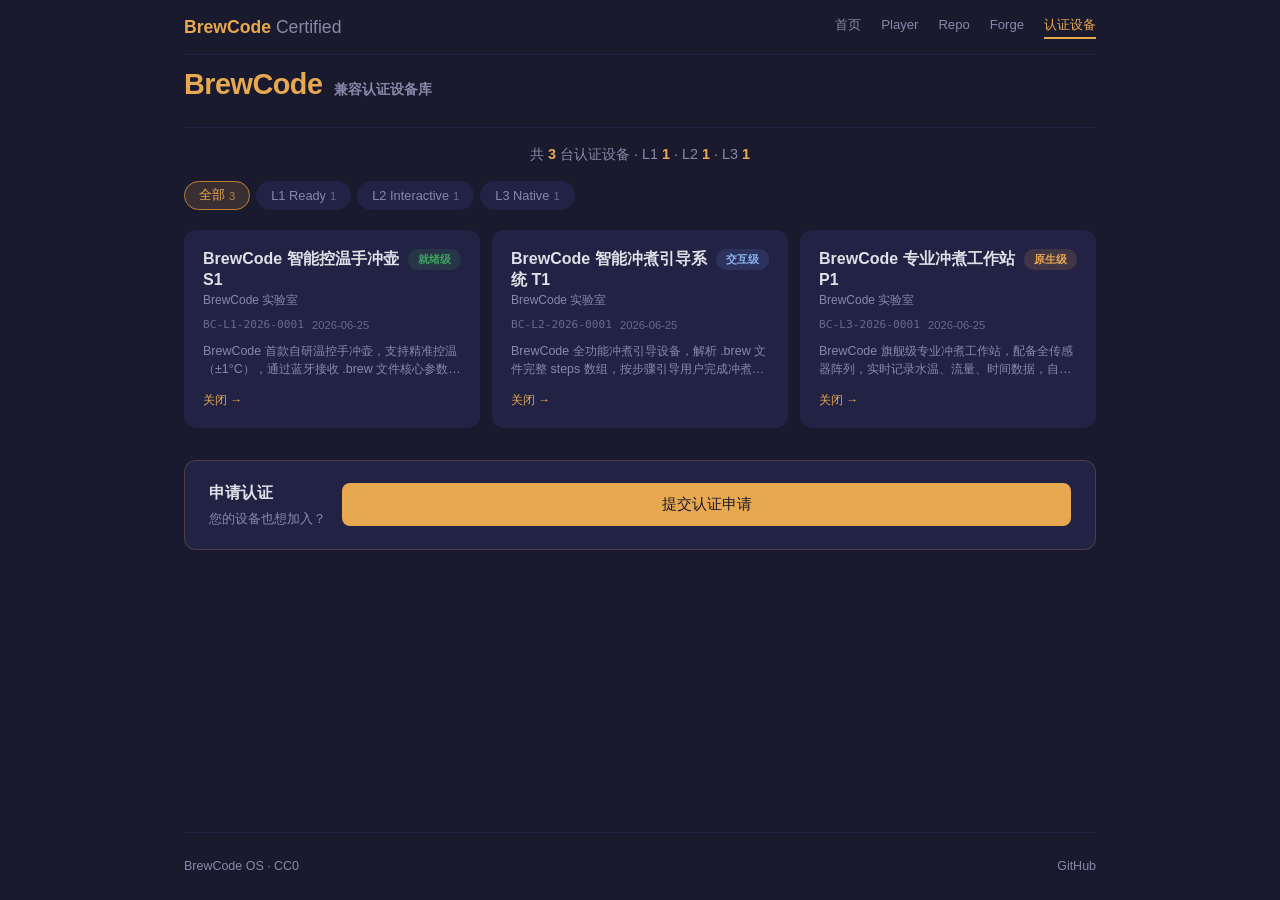
==== certifications/index.html @ 937ec1eb "feat: v1.1 BrewCode Compatible认证管理页面——设备列表/等级筛选/详情弹窗/模拟数据" ====
<!doctype html>
<html lang="zh-CN">
  <head>
    <meta charset="UTF-8" />
    <meta name="viewport" content="width=device-width, initial-scale=1.0" />
    <meta name="theme-color" content="#1a1a2e" />
    <meta name="description" content="BrewCode OS - 已认证设备列表" />
    <title>BrewCode Certified - 认证设备库</title>
    <link rel="stylesheet" href="certifications.css?v=20260625" />
    <script>
      /*
       * BrewCode OS i18n — 通用多语言加载器
       * 零框架依赖，词条内嵌，file:// 和 HTTP 双环境兼容
       */

      var BrewCodeI18n = (function () {
        'use strict';

        var lang = 'zh';
        var loaded = false;
        var callbacks = [];

        var DICT = {
          zh: {
            'nav.home': '首页',
            'nav.player': 'Player',
            'nav.repo': 'Repo',
            'nav.forge': 'Forge',
            'nav.cert': '认证设备',
            'title.brand': 'BrewCode',
            'title.sub': '兼容认证设备库',
            'stats.total': '共',
            'stats.devices': '台认证设备',
            'filter.all': '全部',
            'filter.l1': 'L1 Ready',
            'filter.l2': 'L2 Interactive',
            'filter.l3': 'L3 Native',
            loading: '加载中…',
            'error.load': '加载失败，请稍后重试',
            empty: '暂无认证设备',
            'empty.hint': '第一台设备正在认证路上…',
            'cert.id': '认证编号',
            'cert.manufacturer': '厂商',
            'cert.model': '型号',
            'cert.level': '等级',
            'cert.date': '认证日期',
            'cert.description': '描述',
            'cert.paramMapping': '参数映射',
            'detail.close': '关闭',
            'apply.title': '申请认证',
            'apply.desc': '您的设备也想加入？',
            'apply.button': '提交认证申请',
            'footer.license': 'BrewCode OS · CC0',
            'level.l1.name': '就绪级',
            'level.l2.name': '交互级',
            'level.l3.name': '原生级',
            'level.l1.desc': '核心参数接收',
            'level.l2.desc': '步骤序列执行',
            'level.l3.desc': '数据记录回写',
          },
          en: {
            'nav.home': 'Home',
            'nav.player': 'Player',
            'nav.repo': 'Repo',
            'nav.forge': 'Forge',
            'nav.cert': 'Certified',
            'title.brand': 'BrewCode',
            'title.sub': 'Certified Devices',
            'stats.total': 'Total',
            'stats.devices': 'certified devices',
            'filter.all': 'All',
            'filter.l1': 'L1 Ready',
            'filter.l2': 'L2 Interactive',
            'filter.l3': 'L3 Native',
            loading: 'Loading…',
            'error.load': 'Failed to load, please try again later',
            empty: 'No certified devices yet',
            'empty.hint': 'First device is on the way…',
            'cert.id': 'Cert ID',
            'cert.manufacturer': 'Manufacturer',
            'cert.model': 'Model',
            'cert.level': 'Level',
            'cert.date': 'Certified Date',
            'cert.description': 'Description',
            'cert.paramMapping': 'Parameter Mapping',
            'detail.close': 'Close',
            'apply.title': 'Apply Certification',
            'apply.desc': 'Want to add your device?',
            'apply.button': 'Submit Application',
            'footer.license': 'BrewCode OS · CC0',
            'level.l1.name': 'L1 Ready',
            'level.l2.name': 'L2 Interactive',
            'level.l3.name': 'L3 Native',
            'level.l1.desc': 'Core params reception',
            'level.l2.desc': 'Step sequence execution',
            'level.l3.desc': 'Data recording & write-back',
          },
        };

        function t(key) {
          var dict = DICT[lang] || DICT['zh'];
          return dict[key] || key;
        }

        function setLang(newLang) {
          lang = newLang;
          refreshTexts();
          if (window.refreshCertPage) {
            window.refreshCertPage();
          }
        }

        function refreshTexts() {
          var elements = document.querySelectorAll('[data-i18n]');
          for (var i = 0; i < elements.length; i++) {
            var el = elements[i];
            var key = el.getAttribute('data-i18n');
            if (key) {
              var tag = el.tagName;
              if (tag === 'INPUT' || tag === 'TEXTAREA') {
                el.placeholder = t(key);
              } else {
                el.textContent = t(key);
              }
            }
          }
        }

        return {
          t: t,
          setLang: setLang,
          refreshTexts: refreshTexts,
        };
      })();

      window.BrewCodeI18n = BrewCodeI18n;
    </script>
  </head>
  <body>
    <div id="app">
      <nav id="bc-navbar">
        <div class="bc-brand">BrewCode <span class="bc-brand-light">Certified</span></div>
        <div class="bc-links">
          <a href="../" data-i18n="nav.home">首页</a>
          <a href="../player/" data-i18n="nav.player">Player</a>
          <a href="../packages/repo/" data-i18n="nav.repo">Repo</a>
          <a href="../packages/forge/" data-i18n="nav.forge">Forge</a>
          <a href="./" class="active" data-i18n="nav.cert">认证设备</a>
        </div>
        <button class="bc-hamburger" aria-label="Menu">
          <span></span><span></span><span></span>
        </button>
      </nav>

      <header id="top-bar">
        <h1>
          <span class="brand" data-i18n="title.brand">BrewCode</span>
          <span class="brand-sub" data-i18n="title.sub">兼容认证设备库</span>
        </h1>
      </header>

      <div id="stats-bar">
        <div id="stats-text" data-i18n="loading">加载中…</div>
      </div>

      <div id="filter-bar">
        <div class="filter-section">
          <div id="filter-levels" class="filter-pills"></div>
        </div>
      </div>

      <div id="loading-state" class="state-container">
        <div class="loading-spinner"></div>
        <p data-i18n="loading">加载中…</p>
      </div>

      <div id="error-state" class="state-container hidden">
        <p class="empty-msg" data-i18n="error.load">加载失败，请稍后重试</p>
      </div>

      <div id="empty-state" class="state-container hidden">
        <p class="empty-msg" data-i18n="empty">暂无认证设备</p>
        <p class="empty-hint" data-i18n="empty.hint">第一台设备正在认证路上…</p>
      </div>

      <div id="devices-grid" class="devices-grid hidden"></div>

      <div id="apply-section">
        <div class="apply-card">
          <div class="apply-info">
            <p class="apply-title" data-i18n="apply.title">申请认证</p>
            <p class="apply-desc" data-i18n="apply.desc">您的设备也想加入？</p>
          </div>
          <a
            href="https://github.com/brewcode-os/brewcode-os/issues/new?template=certification-application.yml"
            target="_blank"
            rel="noopener"
            class="btn btn-primary"
            data-i18n="apply.button"
          >
            提交认证申请
          </a>
        </div>
      </div>

      <footer id="footer">
        <span data-i18n="footer.license">BrewCode OS · CC0</span>
        <a href="https://github.com/brewcode-os/brewcode-os" target="_blank" rel="noopener"
          >GitHub</a
        >
      </footer>
    </div>

    <div id="detail-overlay" class="hidden">
      <div class="detail-backdrop"></div>
      <div class="detail-card">
        <div class="detail-header">
          <div class="detail-logo-container" id="detail-logo-container">
            <img id="detail-logo" alt="" />
          </div>
          <h2 id="detail-model"></h2>
          <p id="detail-manufacturer"></p>
          <span id="detail-level-badge" class="level-badge"></span>
        </div>
        <div class="detail-content">
          <div class="detail-row">
            <span class="detail-label" data-i18n="cert.id">认证编号</span>
            <span id="detail-id" class="detail-value"></span>
          </div>
          <div class="detail-row">
            <span class="detail-label" data-i18n="cert.date">认证日期</span>
            <span id="detail-date" class="detail-value"></span>
          </div>
          <div class="detail-row">
            <span class="detail-label" data-i18n="cert.description">描述</span>
            <p id="detail-description" class="detail-description-text"></p>
          </div>
          <div class="detail-level-info" id="detail-level-info"></div>
        </div>
        <div class="detail-actions">
          <a
            id="detail-mapping-link"
            href="#"
            target="_blank"
            rel="noopener"
            class="btn btn-primary"
          >
            <span data-i18n="cert.paramMapping">参数映射</span>
          </a>
          <button id="btn-detail-close" class="btn btn-ghost" data-i18n="detail.close">关闭</button>
        </div>
      </div>
    </div>

    <script src="certifications.js?v=20260625"></script>
  </body>
</html>
---- certifications/certifications.css ----
:root {
  --bg: #1a1a2e;
  --bg-card: #222244;
  --bg-card-hover: #2a2a50;
  --text: #e0e0e8;
  --text-dim: #8888aa;
  --accent: #e8a850;
  --accent-dim: #c08030;
  --danger: #d04040;
  --success: #40a060;
  --radius: 12px;
  --font: -apple-system, BlinkMacSystemFont, 'Segoe UI', Roboto, sans-serif;
  --font-mono: 'SF Mono', 'Fira Code', monospace;
}

* {
  margin: 0;
  padding: 0;
  box-sizing: border-box;
}

html,
body {
  height: 100%;
  background: var(--bg);
  color: var(--text);
  font-family: var(--font);
  font-size: 16px;
  line-height: 1.5;
  -webkit-tap-highlight-color: transparent;
}

#app {
  min-height: 100vh;
  display: flex;
  flex-direction: column;
  max-width: 960px;
  margin: 0 auto;
  padding: 0 16px;
}

.hidden {
  display: none !important;
}

/* ── Navigation Bar ── */
#bc-navbar {
  display: flex;
  align-items: center;
  justify-content: space-between;
  padding: 14px 0;
  border-bottom: 1px solid #222244;
  margin-bottom: 8px;
}

.bc-brand {
  font-size: 1.1rem;
  font-weight: 700;
  color: var(--accent);
}

.bc-brand-light {
  color: var(--text-dim);
  font-weight: 400;
}

.bc-links {
  display: flex;
  gap: 20px;
  list-style: none;
}

.bc-links a {
  color: var(--text-dim);
  text-decoration: none;
  font-size: 0.82rem;
  font-weight: 500;
  transition: color 0.15s;
  padding-bottom: 2px;
  border-bottom: 2px solid transparent;
}

.bc-links a:hover {
  color: var(--accent);
}

.bc-links a.active {
  color: var(--accent);
  border-bottom-color: var(--accent);
}

.bc-hamburger {
  display: none;
  background: none;
  border: none;
  cursor: pointer;
  flex-direction: column;
  gap: 4px;
  padding: 4px;
}

.bc-hamburger span {
  display: block;
  width: 20px;
  height: 2px;
  background: var(--text-dim);
  border-radius: 1px;
}

@media (max-width: 640px) {
  .bc-links {
    display: none;
    position: absolute;
    top: 52px;
    right: 16px;
    background: var(--bg-card);
    border: 1px solid #333366;
    border-radius: 8px;
    flex-direction: column;
    padding: 8px 0;
    z-index: 50;
    min-width: 140px;
  }

  .bc-links.open {
    display: flex;
  }

  .bc-links a {
    padding: 8px 16px;
    border-bottom: none;
  }

  .bc-hamburger {
    display: flex;
  }
}

/* ── Top Bar ── */
#top-bar {
  padding: 0 0 20px;
  border-bottom: 1px solid #222244;
}

#top-bar h1 {
  display: flex;
  align-items: baseline;
  gap: 12px;
}

.brand {
  font-size: 1.8rem;
  font-weight: 700;
  letter-spacing: -0.5px;
  color: var(--accent);
}

.brand-sub {
  font-size: 0.85rem;
  color: var(--text-dim);
}

/* ── Stats Bar ── */
#stats-bar {
  padding: 16px 0;
  text-align: center;
}

#stats-text {
  font-size: 0.9rem;
  color: var(--text-dim);
}

#stats-text strong {
  color: var(--accent);
  font-weight: 600;
}

/* ── Filter Bar ── */
#filter-bar {
  padding: 0 0 20px;
}

.filter-section {
  display: flex;
  align-items: center;
}

.filter-pills {
  display: flex;
  flex-wrap: wrap;
  gap: 6px;
}

.pill {
  display: inline-flex;
  align-items: center;
  padding: 5px 14px;
  border-radius: 20px;
  font-size: 0.8rem;
  font-weight: 500;
  cursor: pointer;
  background: var(--bg-card);
  color: var(--text-dim);
  border: 1px solid transparent;
  transition:
    background 0.15s,
    color 0.15s,
    border-color 0.15s;
}

.pill:hover {
  background: var(--bg-card-hover);
  color: var(--text);
}

.pill.active {
  background: rgba(232, 168, 80, 0.15);
  color: var(--accent);
  border-color: var(--accent-dim);
}

.pill .pill-count {
  margin-left: 4px;
  font-size: 0.7rem;
  opacity: 0.7;
}

/* ── State Containers ── */
.state-container {
  flex: 1;
  display: flex;
  flex-direction: column;
  align-items: center;
  justify-content: center;
  padding: 48px 16px;
}

.empty-msg {
  font-size: 1.1rem;
  color: var(--text-dim);
  margin-bottom: 8px;
}

.empty-hint {
  font-size: 0.85rem;
  color: var(--text-dim);
  opacity: 0.6;
}

/* ── Loading Spinner ── */
.loading-spinner {
  width: 36px;
  height: 36px;
  border: 3px solid #333366;
  border-top-color: var(--accent);
  border-radius: 50%;
  animation: spin 0.8s linear infinite;
  margin-bottom: 16px;
}

@keyframes spin {
  to {
    transform: rotate(360deg);
  }
}

/* ── Devices Grid ── */
.devices-grid {
  display: grid;
  grid-template-columns: 1fr;
  gap: 12px;
  margin-bottom: 32px;
}

.device-card {
  background: var(--bg-card);
  border-radius: var(--radius);
  padding: 18px;
  cursor: pointer;
  transition:
    background 0.15s,
    transform 0.1s;
  border: 1px solid transparent;
  display: flex;
  flex-direction: column;
  gap: 8px;
}

.device-card:hover {
  background: var(--bg-card-hover);
}

.device-card:active {
  transform: scale(0.98);
}

.card-header {
  display: flex;
  align-items: flex-start;
  justify-content: space-between;
  gap: 8px;
}

.card-model {
  font-size: 1rem;
  font-weight: 600;
  line-height: 1.3;
  flex: 1;
  min-width: 0;
}

.card-manufacturer {
  font-size: 0.75rem;
  color: var(--text-dim);
}

.card-meta {
  display: flex;
  flex-wrap: wrap;
  gap: 8px;
  align-items: center;
}

.card-id {
  font-size: 0.7rem;
  font-family: var(--font-mono);
  color: var(--text-dim);
  opacity: 0.7;
}

.card-date {
  font-size: 0.7rem;
  color: var(--text-dim);
  opacity: 0.7;
}

.card-description {
  font-size: 0.78rem;
  color: var(--text-dim);
  line-height: 1.5;
  display: -webkit-box;
  -webkit-line-clamp: 2;
  -webkit-box-orient: vertical;
  overflow: hidden;
}

.card-footer {
  display: flex;
  align-items: center;
  justify-content: space-between;
  margin-top: 4px;
}

/* ── Level Badge ── */
.level-badge {
  display: inline-flex;
  align-items: center;
  gap: 4px;
  font-size: 0.7rem;
  font-weight: 600;
  padding: 2px 10px;
  border-radius: 10px;
  white-space: nowrap;
}

.level-badge.l1 {
  background: rgba(64, 160, 96, 0.15);
  color: var(--success);
}

.level-badge.l2 {
  background: rgba(100, 140, 220, 0.15);
  color: #8cb4f0;
}

.level-badge.l3 {
  background: rgba(232, 168, 80, 0.15);
  color: var(--accent);
}

.card-open {
  font-size: 0.75rem;
  color: var(--accent);
  font-weight: 500;
}

/* ── Apply Section ── */
#apply-section {
  margin-bottom: 32px;
}

.apply-card {
  display: flex;
  align-items: center;
  justify-content: space-between;
  gap: 16px;
  background: var(--bg-card);
  border-radius: var(--radius);
  padding: 20px 24px;
  border: 1px solid rgba(232, 168, 80, 0.2);
}

.apply-title {
  font-size: 1rem;
  font-weight: 600;
  color: var(--text);
  margin-bottom: 4px;
}

.apply-desc {
  font-size: 0.82rem;
  color: var(--text-dim);
}

/* ── Buttons ── */
.btn {
  display: inline-flex;
  align-items: center;
  justify-content: center;
  gap: 6px;
  padding: 10px 24px;
  border: none;
  border-radius: 8px;
  font-size: 0.95rem;
  font-weight: 500;
  cursor: pointer;
  text-decoration: none;
  transition: opacity 0.15s;
}

.btn:active {
  opacity: 0.8;
}

.btn-primary {
  background: var(--accent);
  color: #1a1a2e;
  flex: 1;
}

.btn-ghost {
  background: transparent;
  color: var(--text-dim);
  border: 1px solid #333366;
  flex: 1;
}

/* ── Footer ── */
#footer {
  display: flex;
  justify-content: space-between;
  align-items: center;
  padding: 24px 0;
  margin-top: auto;
  border-top: 1px solid #222244;
  font-size: 0.78rem;
  color: var(--text-dim);
}

#footer a {
  color: var(--text-dim);
  text-decoration: none;
}

#footer a:hover {
  color: var(--text);
}

/* ── Detail Overlay ── */
#detail-overlay {
  position: fixed;
  inset: 0;
  z-index: 100;
  display: flex;
  align-items: flex-end;
  justify-content: center;
}

.detail-backdrop {
  position: absolute;
  inset: 0;
  background: rgba(0, 0, 0, 0.6);
}

.detail-card {
  position: relative;
  background: var(--bg-card);
  border-radius: 16px 16px 0 0;
  padding: 28px 24px 32px;
  max-width: 520px;
  width: 100%;
  max-height: 85vh;
  overflow-y: auto;
  display: flex;
  flex-direction: column;
  gap: 16px;
}

.detail-header {
  text-align: center;
}

.detail-logo-container {
  width: 64px;
  height: 64px;
  margin: 0 auto 12px;
  border-radius: 12px;
  overflow: hidden;
  background: #333366;
  display: flex;
  align-items: center;
  justify-content: center;
}

.detail-logo-container img {
  width: 100%;
  height: 100%;
  object-fit: cover;
}

.detail-logo-container .detail-logo-placeholder {
  font-size: 1.5rem;
  color: var(--text-dim);
  font-weight: 700;
}

.detail-header h2 {
  font-size: 1.2rem;
  font-weight: 600;
  margin-bottom: 4px;
}

.detail-header p {
  font-size: 0.82rem;
  color: var(--text-dim);
  margin-bottom: 8px;
}

.detail-content {
  display: flex;
  flex-direction: column;
  gap: 12px;
}

.detail-row {
  display: flex;
  align-items: flex-start;
  gap: 12px;
}

.detail-label {
  font-size: 0.78rem;
  color: var(--text-dim);
  min-width: 72px;
  flex-shrink: 0;
}

.detail-value {
  font-size: 0.85rem;
  font-family: var(--font-mono);
  color: var(--text);
}

.detail-description-text {
  font-size: 0.85rem;
  color: var(--text);
  line-height: 1.6;
}

.detail-level-info {
  background: rgba(232, 168, 80, 0.08);
  border-radius: 8px;
  padding: 14px;
  font-size: 0.8rem;
  color: var(--text-dim);
  line-height: 1.5;
}

.detail-actions {
  display: flex;
  gap: 10px;
  margin-top: 8px;
}

/* ── Responsive ── */
@media (min-width: 600px) {
  .devices-grid {
    grid-template-columns: 1fr 1fr;
  }

  .detail-card {
    border-radius: 16px;
    margin-bottom: 24px;
  }

  #detail-overlay {
    align-items: center;
  }
}

@media (min-width: 900px) {
  .devices-grid {
    grid-template-columns: 1fr 1fr 1fr;
  }

  #app {
    padding: 0 24px;
  }
}

@media (max-width: 400px) {
  .brand {
    font-size: 1.4rem;
  }

  .card-model {
    font-size: 0.92rem;
  }

  .detail-card {
    padding: 20px 16px 24px;
  }

  .apply-card {
    flex-direction: column;
    text-align: center;
  }
}

/* ══════════════════════════════════════════════════════════
   Light Theme Overrides
   ══════════════════════════════════════════════════════════ */
[data-theme='light'] {
  #bc-navbar {
    background: #f5f0eb;
    border-bottom: 1px solid rgba(0, 0, 0, 0.1);
  }
  .bc-links a {
    color: #1a1a2e;
  }
  .bc-links a:hover {
    color: #b87333;
  }
  .bc-links a.active {
    color: #b87333;
    border-bottom-color: #b87333;
  }

  #top-bar {
    border-bottom-color: rgba(0, 0, 0, 0.1);
  }

  .pill {
    background: #e8e4dc;
    color: #666680;
  }
  .pill.active {
    background: rgba(184, 115, 51, 0.15);
    color: #b87333;
    border-color: #b87333;
  }

  .device-card {
    background: #ffffff;
    border: 1px solid rgba(0, 0, 0, 0.1);
  }
  .device-card:hover {
    border-color: rgba(0, 0, 0, 0.15);
  }

  .card-meta-sep {
    color: #bbbbcc;
  }

  .detail-card {
    background: #ffffff;
  }

  .apply-card {
    background: #ffffff;
    border-color: rgba(0, 0, 0, 0.1);
  }

  .btn-ghost {
    border-color: rgba(0, 0, 0, 0.1);
  }

  #footer {
    border-top-color: rgba(0, 0, 0, 0.1);
  }
}
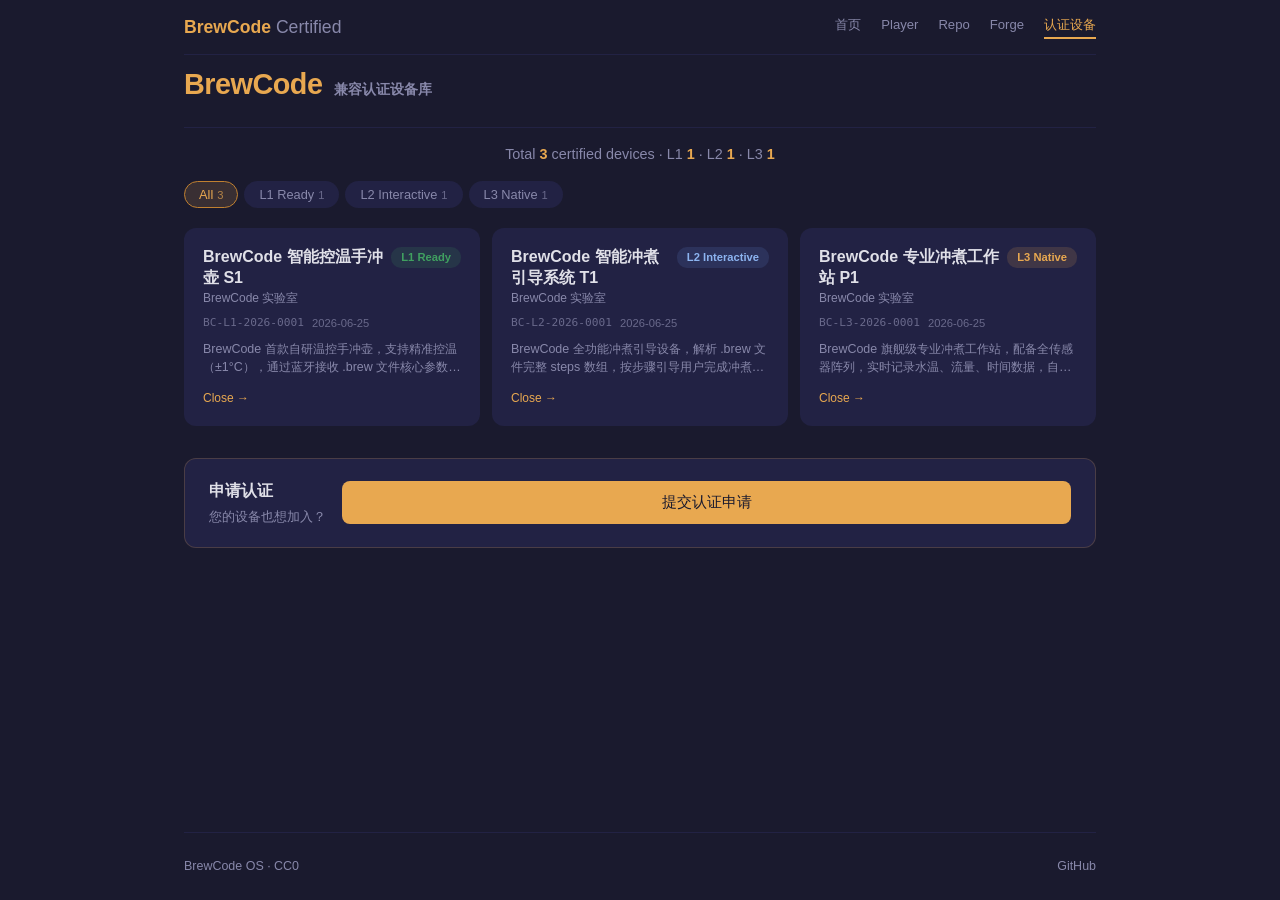
==== commit 36ec95a9: "fix: 认证页面导航栏绝对URL+默认英文" ====
--- a/certifications/index.html
+++ b/certifications/index.html
@@ -1,5 +1,5 @@
 <!doctype html>
-<html lang="zh-CN">
+<html lang="en">
   <head>
     <meta charset="UTF-8" />
     <meta name="viewport" content="width=device-width, initial-scale=1.0" />
@@ -16,7 +16,7 @@
       var BrewCodeI18n = (function () {
         'use strict';
 
-        var lang = 'zh';
+        var lang = 'en';
         var loaded = false;
         var callbacks = [];
 
@@ -141,11 +141,11 @@
       <nav id="bc-navbar">
         <div class="bc-brand">BrewCode <span class="bc-brand-light">Certified</span></div>
         <div class="bc-links">
-          <a href="../" data-i18n="nav.home">首页</a>
-          <a href="../player/" data-i18n="nav.player">Player</a>
-          <a href="../packages/repo/" data-i18n="nav.repo">Repo</a>
-          <a href="../packages/forge/" data-i18n="nav.forge">Forge</a>
-          <a href="./" class="active" data-i18n="nav.cert">认证设备</a>
+          <a href="https://brewcode.礼字号.中国" data-i18n="nav.home">首页</a>
+          <a href="https://player.礼字号.中国" data-i18n="nav.player">Player</a>
+          <a href="https://repo.礼字号.中国" data-i18n="nav.repo">Repo</a>
+          <a href="https://forge.礼字号.中国" data-i18n="nav.forge">Forge</a>
+          <a href="https://compatible.礼字号.中国" class="active" data-i18n="nav.cert">认证设备</a>
         </div>
         <button class="bc-hamburger" aria-label="Menu">
           <span></span><span></span><span></span>
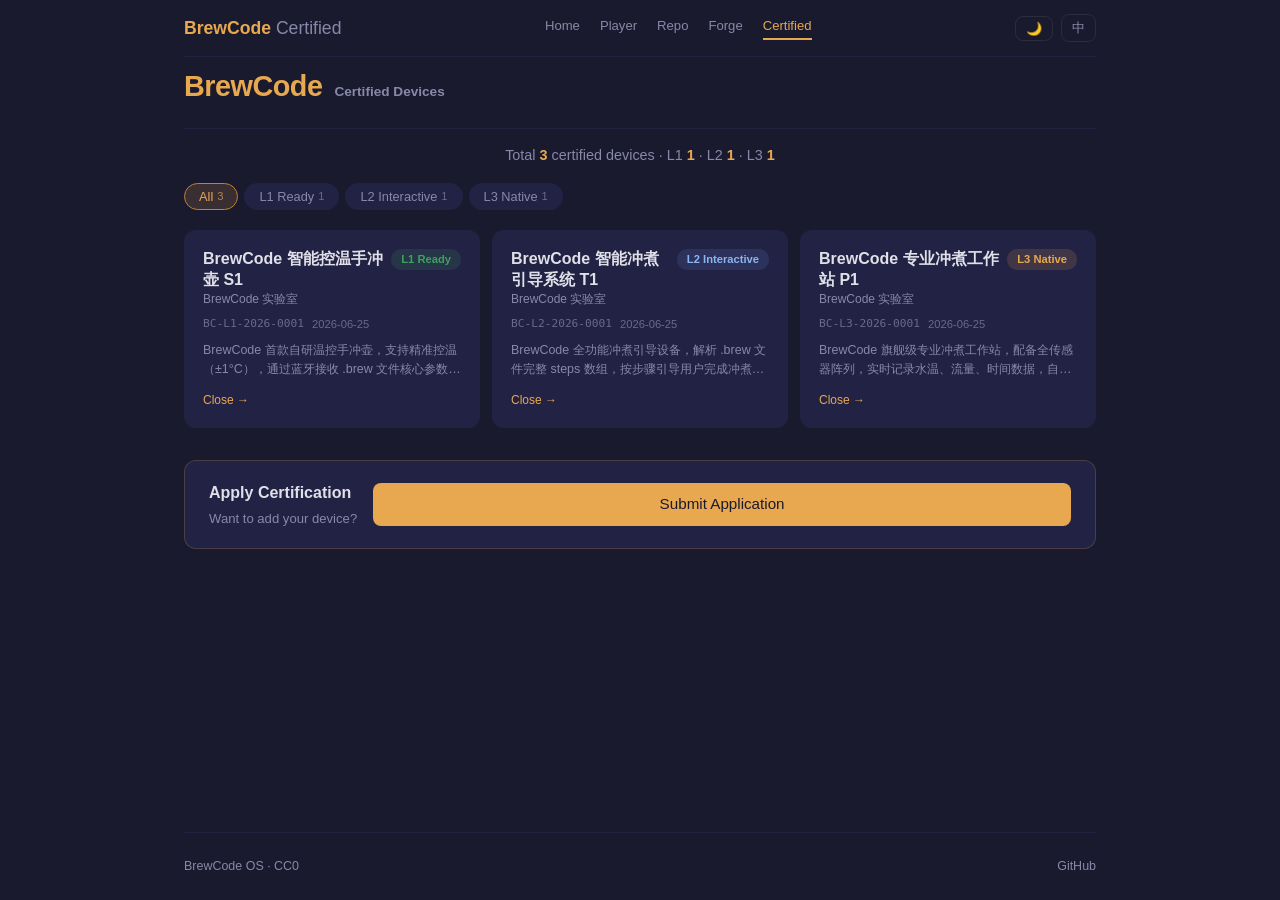
==== commit 67a5e711: "fix: 认证页面补全主题语言切换按钮 + 导航栏悬浮下划线去重" ====
--- a/certifications/index.html
+++ b/certifications/index.html
@@ -129,6 +129,9 @@
         return {
           t: t,
           setLang: setLang,
+          getLang: function () {
+            return lang;
+          },
           refreshTexts: refreshTexts,
         };
       })();
@@ -147,6 +150,10 @@
           <a href="https://forge.礼字号.中国" data-i18n="nav.forge">Forge</a>
           <a href="https://compatible.礼字号.中国" class="active" data-i18n="nav.cert">认证设备</a>
         </div>
+        <div class="bc-actions">
+          <button id="bc-theme-btn" title="切换主题">🌙</button>
+          <button id="bc-lang-btn" title="切换语言">中</button>
+        </div>
         <button class="bc-hamburger" aria-label="Menu">
           <span></span><span></span><span></span>
         </button>
@@ -253,5 +260,65 @@
     </div>
 
     <script src="certifications.js?v=20260625"></script>
+    <script>
+      (function () {
+        var isLocal =
+          window.location.protocol === 'file:' ||
+          window.location.hostname === 'localhost' ||
+          window.location.hostname === '127.0.0.1';
+        function getCookie(n) {
+          var m = document.cookie.match(new RegExp('(^| )' + n + '=([^;]+)'));
+          return m ? m[2] : null;
+        }
+        function setCookie(n, v) {
+          document.cookie =
+            n +
+            '=' +
+            v +
+            '; path=/; max-age=31536000; SameSite=Lax' +
+            (isLocal ? '' : '; domain=.礼字号.中国');
+        }
+        function getShared(n, d) {
+          return getCookie(n) || localStorage.getItem(n) || d;
+        }
+        function setShared(n, v) {
+          localStorage.setItem(n, v);
+          setCookie(n, v);
+        }
+        var theme = getShared('brewcode_theme', 'dark');
+        var lang = getShared('brewcode_lang', 'en');
+        function applyTheme(t) {
+          document.documentElement.setAttribute('data-theme', t);
+          document.querySelector('#bc-theme-btn').textContent = t === 'dark' ? '🌙' : '☀️';
+          var isDark = t === 'dark';
+          var root = document.documentElement.style;
+          root.setProperty('--bg', isDark ? '#1a1a2e' : '#f5f0eb');
+          root.setProperty('--bg-card', isDark ? '#222244' : '#ffffff');
+          root.setProperty('--bg-card-hover', isDark ? '#2a2a50' : '#f0ece6');
+          root.setProperty('--text', isDark ? '#e0e0e8' : '#1a1a2e');
+          root.setProperty('--text-dim', isDark ? '#8888aa' : '#666680');
+          root.setProperty('--accent', isDark ? '#e8a850' : '#b87333');
+          root.setProperty('--accent-dim', isDark ? '#c08030' : '#9a5c20');
+          root.setProperty('--border', isDark ? 'rgba(255,255,255,0.08)' : 'rgba(0,0,0,0.1)');
+        }
+        function applyLang(l) {
+          document.querySelector('#bc-lang-btn').textContent = l === 'zh' ? 'EN' : '中';
+        }
+        applyTheme(theme);
+        applyLang(lang);
+        BrewCodeI18n.setLang(lang);
+        document.querySelector('#bc-theme-btn').addEventListener('click', function () {
+          theme = theme === 'dark' ? 'light' : 'dark';
+          setShared('brewcode_theme', theme);
+          applyTheme(theme);
+        });
+        document.querySelector('#bc-lang-btn').addEventListener('click', function () {
+          var newLang = BrewCodeI18n.getLang() === 'zh' ? 'en' : 'zh';
+          BrewCodeI18n.setLang(newLang);
+          setShared('brewcode_lang', newLang);
+          applyLang(newLang);
+        });
+      })();
+    </script>
   </body>
 </html>
--- a/certifications/certifications.css
+++ b/certifications/certifications.css
@@ -107,6 +107,30 @@
   border-radius: 1px;
 }
 
+#bc-navbar .bc-actions {
+  display: flex;
+  gap: 8px;
+  align-items: center;
+  flex-shrink: 0;
+}
+#bc-navbar .bc-actions button {
+  background: none;
+  border: 1px solid var(--border, #222244);
+  color: var(--text-dim);
+  padding: 4px 10px;
+  border-radius: 8px;
+  cursor: pointer;
+  font-size: 13px;
+  white-space: nowrap;
+  transition:
+    color 0.2s,
+    border-color 0.2s;
+}
+#bc-navbar .bc-actions button:hover {
+  color: var(--text);
+  border-color: var(--accent);
+}
+
 @media (max-width: 640px) {
   .bc-links {
     display: none;
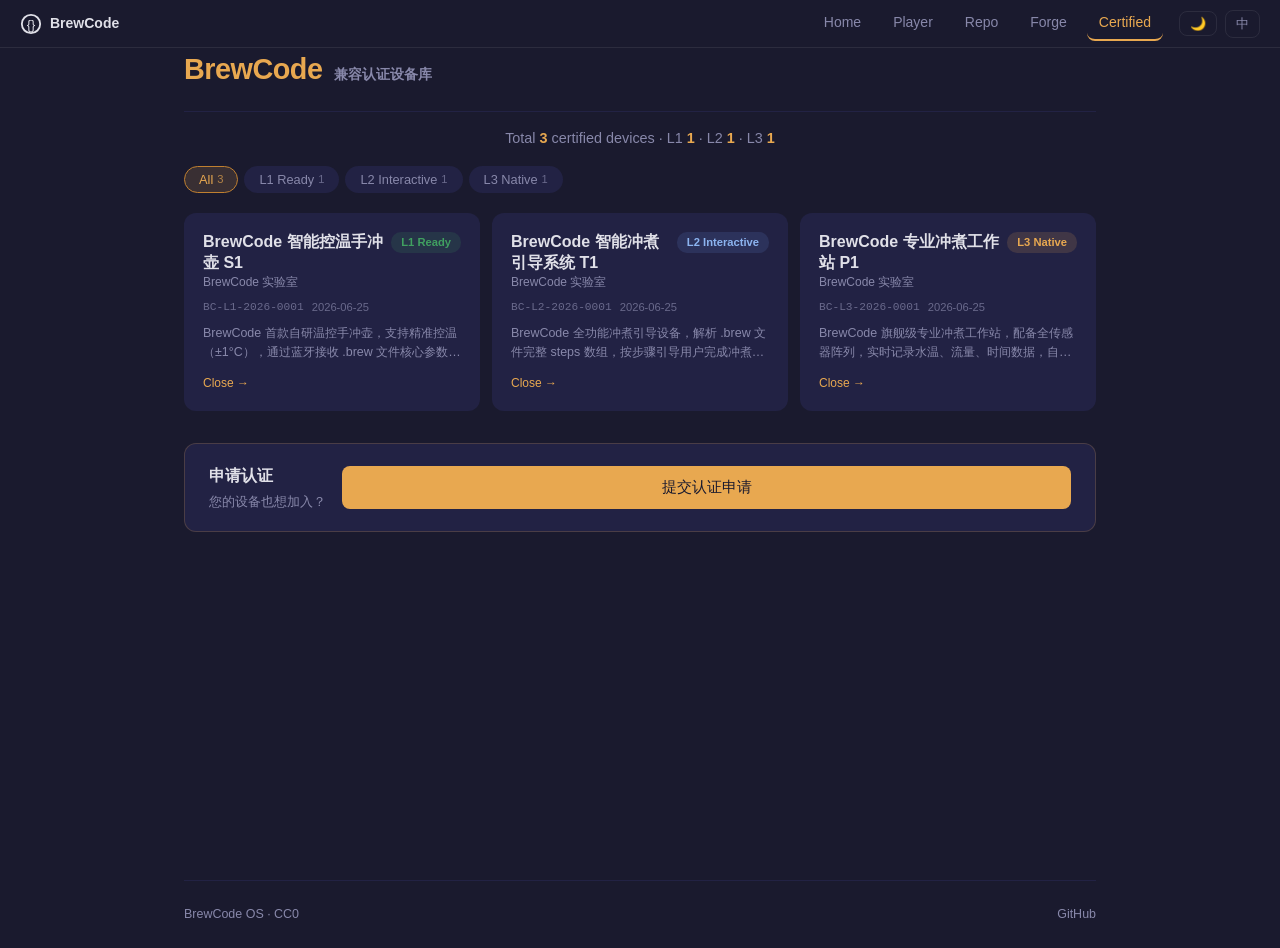
==== commit d795fd8e: "refactor: 认证页面导航栏直接复用Forge内联代码，彻底消除样式差异" ====
--- a/certifications/index.html
+++ b/certifications/index.html
@@ -138,26 +138,214 @@
 
       window.BrewCodeI18n = BrewCodeI18n;
     </script>
+    <style>
+      .bc-navbar {
+        display: flex;
+        align-items: center;
+        gap: 16px;
+        height: 48px;
+        padding: 0 20px;
+        background: var(--bg, #1a1a2e);
+        color: var(--text, #e0e0e8);
+        border-bottom: 1px solid var(--border, rgba(255, 255, 255, 0.08));
+        font-size: 14px;
+        position: sticky;
+        top: 0;
+        z-index: 1000;
+        box-sizing: border-box;
+        flex-wrap: nowrap;
+      }
+      .bc-navbar .bc-logo {
+        display: flex;
+        align-items: center;
+        gap: 8px;
+        text-decoration: none;
+        color: inherit;
+        flex-shrink: 0;
+      }
+      .bc-navbar .bc-logo svg {
+        width: 22px;
+        height: 22px;
+      }
+      .bc-navbar .bc-logo span {
+        font-weight: 600;
+      }
+      .bc-navbar .bc-links {
+        display: flex;
+        gap: 8px;
+        flex: 1;
+        justify-content: flex-end;
+      }
+      .bc-navbar .bc-links a {
+        color: var(--text-dim, #8888aa);
+        text-decoration: none;
+        padding: 6px 12px;
+        border-radius: var(--radius-sm, 8px);
+        transition:
+          color 0.2s,
+          background 0.2s;
+        white-space: nowrap;
+      }
+      .bc-navbar .bc-links a.active {
+        color: var(--accent, #e8a850);
+        border-bottom: 2px solid var(--accent, #e8a850);
+      }
+      .bc-navbar .bc-links a:hover {
+        color: var(--text, #e0e0e8);
+        background: rgba(255, 255, 255, 0.05);
+      }
+      .bc-navbar .bc-actions {
+        display: flex;
+        gap: 8px;
+        align-items: center;
+        flex-shrink: 0;
+      }
+      .bc-navbar .bc-actions button {
+        background: none;
+        border: 1px solid var(--border, rgba(255, 255, 255, 0.08));
+        color: var(--text-dim, #8888aa);
+        padding: 4px 10px;
+        border-radius: var(--radius-sm, 8px);
+        cursor: pointer;
+        font-size: 13px;
+        white-space: nowrap;
+        transition:
+          color 0.2s,
+          border-color 0.2s;
+      }
+      .bc-navbar .bc-actions button:hover {
+        color: var(--text, #e0e0e8);
+        border-color: var(--accent, #e8a850);
+      }
+      .bc-navbar .bc-hamburger {
+        display: none;
+        background: none;
+        border: none;
+        color: var(--text, #e0e0e8);
+        font-size: 20px;
+        cursor: pointer;
+      }
+      @media (max-width: 640px) {
+        .bc-navbar .bc-links {
+          display: none;
+          position: absolute;
+          top: 48px;
+          left: 0;
+          right: 0;
+          flex-direction: column;
+          background: var(--bg, #1a1a2e);
+          border-bottom: 1px solid var(--border, rgba(255, 255, 255, 0.08));
+          padding: 8px 0;
+          z-index: 999;
+        }
+        .bc-navbar .bc-links.open {
+          display: flex;
+        }
+        .bc-navbar .bc-hamburger {
+          display: block;
+        }
+      }
+    </style>
   </head>
   <body>
+    <nav class="bc-navbar" id="bc-navbar">
+      <a class="bc-logo" href="https://brewcode.礼字号.中国">
+        <svg viewBox="0 0 24 24">
+          <circle cx="12" cy="12" r="10" fill="none" stroke="currentColor" stroke-width="2" />
+          <text x="12" y="17" text-anchor="middle" font-size="14" fill="currentColor">{}</text>
+        </svg>
+        <span>BrewCode</span>
+      </a>
+      <button class="bc-hamburger" id="bc-hamburger" aria-label="菜单">☰</button>
+      <div class="bc-links" id="bc-links">
+        <a href="https://brewcode.礼字号.中国" data-i18n="nav.home">首页</a>
+        <a href="https://player.礼字号.中国" data-i18n="nav.player">Player</a>
+        <a href="https://repo.礼字号.中国" data-i18n="nav.repo">Repo</a>
+        <a href="https://forge.礼字号.中国" data-i18n="nav.forge">Forge</a>
+        <a href="https://compatible.礼字号.中国" class="active" data-i18n="nav.cert">认证设备</a>
+      </div>
+      <div class="bc-actions">
+        <button id="bc-theme-btn" title="切换主题">🌙</button>
+        <button id="bc-lang-btn" title="切换语言">EN</button>
+      </div>
+    </nav>
+    <script>
+      (function () {
+        var isLocal =
+          window.location.protocol === 'file:' ||
+          window.location.hostname === 'localhost' ||
+          window.location.hostname === '127.0.0.1';
+        function getCookie(n) {
+          var m = document.cookie.match(new RegExp('(^| )' + n + '=([^;]+)'));
+          return m ? m[2] : null;
+        }
+        function setCookie(n, v) {
+          document.cookie =
+            n +
+            '=' +
+            v +
+            '; path=/; max-age=31536000; SameSite=Lax' +
+            (isLocal ? '' : '; domain=.礼字号.中国');
+        }
+        function getShared(n, d) {
+          return getCookie(n) || localStorage.getItem(n) || d;
+        }
+        function setShared(n, v) {
+          localStorage.setItem(n, v);
+          setCookie(n, v);
+        }
+        var theme = getShared('brewcode_theme', 'dark');
+        var lang = getShared('brewcode_lang', 'en');
+        function applyTheme(t) {
+          document.documentElement.setAttribute('data-theme', t);
+          document.querySelector('#bc-theme-btn').textContent = t === 'dark' ? '🌙' : '☀️';
+          var isDark = t === 'dark';
+          var root = document.documentElement.style;
+          root.setProperty('--bg', isDark ? '#1a1a2e' : '#f5f0eb');
+          root.setProperty('--bg-card', isDark ? '#222244' : '#ffffff');
+          root.setProperty('--bg-card-hover', isDark ? '#2a2a50' : '#f0ece6');
+          root.setProperty('--bg-input', isDark ? '#16162a' : '#ffffff');
+          root.setProperty('--text', isDark ? '#e0e0e8' : '#1a1a2e');
+          root.setProperty('--text-dim', isDark ? '#8888aa' : '#666680');
+          root.setProperty('--text-label', isDark ? '#aaaac0' : '#666680');
+          root.setProperty('--accent', isDark ? '#e8a850' : '#b87333');
+          root.setProperty('--accent-dim', isDark ? '#c08030' : '#9a5c20');
+          root.setProperty('--border', isDark ? 'rgba(255,255,255,0.08)' : 'rgba(0,0,0,0.1)');
+          root.setProperty(
+            '--border-focus',
+            isDark ? 'rgba(232,168,80,0.4)' : 'rgba(184,115,51,0.4)'
+          );
+        }
+        function applyLang(l) {
+          document.querySelector('#bc-lang-btn').textContent = l === 'zh' ? 'EN' : '中';
+        }
+        applyTheme(theme);
+        applyLang(lang);
+        BrewCodeI18n.setLang(lang);
+        document.querySelector('#bc-theme-btn').addEventListener('click', function () {
+          theme = theme === 'dark' ? 'light' : 'dark';
+          setShared('brewcode_theme', theme);
+          applyTheme(theme);
+        });
+        document.querySelector('#bc-lang-btn').addEventListener('click', function () {
+          var newLang = BrewCodeI18n.getLang() === 'zh' ? 'en' : 'zh';
+          BrewCodeI18n.setLang(newLang);
+          setShared('brewcode_lang', newLang);
+          applyLang(newLang);
+        });
+        var hamburger = document.querySelector('#bc-hamburger');
+        var links = document.querySelector('#bc-links');
+        hamburger.addEventListener('click', function () {
+          links.classList.toggle('open');
+        });
+        document.addEventListener('click', function (e) {
+          if (!e.target.closest('#bc-navbar')) {
+            links.classList.remove('open');
+          }
+        });
+      })();
+    </script>
     <div id="app">
-      <nav id="bc-navbar">
-        <div class="bc-brand">BrewCode <span class="bc-brand-light">Certified</span></div>
-        <div class="bc-links">
-          <a href="https://brewcode.礼字号.中国" data-i18n="nav.home">首页</a>
-          <a href="https://player.礼字号.中国" data-i18n="nav.player">Player</a>
-          <a href="https://repo.礼字号.中国" data-i18n="nav.repo">Repo</a>
-          <a href="https://forge.礼字号.中国" data-i18n="nav.forge">Forge</a>
-          <a href="https://compatible.礼字号.中国" class="active" data-i18n="nav.cert">认证设备</a>
-        </div>
-        <div class="bc-actions">
-          <button id="bc-theme-btn" title="切换主题">🌙</button>
-          <button id="bc-lang-btn" title="切换语言">中</button>
-        </div>
-        <button class="bc-hamburger" aria-label="Menu">
-          <span></span><span></span><span></span>
-        </button>
-      </nav>
 
       <header id="top-bar">
         <h1>
@@ -260,65 +448,5 @@
     </div>
 
     <script src="certifications.js?v=20260625"></script>
-    <script>
-      (function () {
-        var isLocal =
-          window.location.protocol === 'file:' ||
-          window.location.hostname === 'localhost' ||
-          window.location.hostname === '127.0.0.1';
-        function getCookie(n) {
-          var m = document.cookie.match(new RegExp('(^| )' + n + '=([^;]+)'));
-          return m ? m[2] : null;
-        }
-        function setCookie(n, v) {
-          document.cookie =
-            n +
-            '=' +
-            v +
-            '; path=/; max-age=31536000; SameSite=Lax' +
-            (isLocal ? '' : '; domain=.礼字号.中国');
-        }
-        function getShared(n, d) {
-          return getCookie(n) || localStorage.getItem(n) || d;
-        }
-        function setShared(n, v) {
-          localStorage.setItem(n, v);
-          setCookie(n, v);
-        }
-        var theme = getShared('brewcode_theme', 'dark');
-        var lang = getShared('brewcode_lang', 'en');
-        function applyTheme(t) {
-          document.documentElement.setAttribute('data-theme', t);
-          document.querySelector('#bc-theme-btn').textContent = t === 'dark' ? '🌙' : '☀️';
-          var isDark = t === 'dark';
-          var root = document.documentElement.style;
-          root.setProperty('--bg', isDark ? '#1a1a2e' : '#f5f0eb');
-          root.setProperty('--bg-card', isDark ? '#222244' : '#ffffff');
-          root.setProperty('--bg-card-hover', isDark ? '#2a2a50' : '#f0ece6');
-          root.setProperty('--text', isDark ? '#e0e0e8' : '#1a1a2e');
-          root.setProperty('--text-dim', isDark ? '#8888aa' : '#666680');
-          root.setProperty('--accent', isDark ? '#e8a850' : '#b87333');
-          root.setProperty('--accent-dim', isDark ? '#c08030' : '#9a5c20');
-          root.setProperty('--border', isDark ? 'rgba(255,255,255,0.08)' : 'rgba(0,0,0,0.1)');
-        }
-        function applyLang(l) {
-          document.querySelector('#bc-lang-btn').textContent = l === 'zh' ? 'EN' : '中';
-        }
-        applyTheme(theme);
-        applyLang(lang);
-        BrewCodeI18n.setLang(lang);
-        document.querySelector('#bc-theme-btn').addEventListener('click', function () {
-          theme = theme === 'dark' ? 'light' : 'dark';
-          setShared('brewcode_theme', theme);
-          applyTheme(theme);
-        });
-        document.querySelector('#bc-lang-btn').addEventListener('click', function () {
-          var newLang = BrewCodeI18n.getLang() === 'zh' ? 'en' : 'zh';
-          BrewCodeI18n.setLang(newLang);
-          setShared('brewcode_lang', newLang);
-          applyLang(newLang);
-        });
-      })();
-    </script>
   </body>
 </html>
--- a/certifications/certifications.css
+++ b/certifications/certifications.css
@@ -43,123 +43,6 @@
   display: none !important;
 }
 
-/* ── Navigation Bar ── */
-#bc-navbar {
-  display: flex;
-  align-items: center;
-  justify-content: space-between;
-  padding: 14px 0;
-  border-bottom: 1px solid #222244;
-  margin-bottom: 8px;
-}
-
-.bc-brand {
-  font-size: 1.1rem;
-  font-weight: 700;
-  color: var(--accent);
-}
-
-.bc-brand-light {
-  color: var(--text-dim);
-  font-weight: 400;
-}
-
-.bc-links {
-  display: flex;
-  gap: 20px;
-  list-style: none;
-}
-
-.bc-links a {
-  color: var(--text-dim);
-  text-decoration: none;
-  font-size: 0.82rem;
-  font-weight: 500;
-  transition: color 0.15s;
-  padding-bottom: 2px;
-  border-bottom: 2px solid transparent;
-}
-
-.bc-links a:hover {
-  color: var(--accent);
-}
-
-.bc-links a.active {
-  color: var(--accent);
-  border-bottom-color: var(--accent);
-}
-
-.bc-hamburger {
-  display: none;
-  background: none;
-  border: none;
-  cursor: pointer;
-  flex-direction: column;
-  gap: 4px;
-  padding: 4px;
-}
-
-.bc-hamburger span {
-  display: block;
-  width: 20px;
-  height: 2px;
-  background: var(--text-dim);
-  border-radius: 1px;
-}
-
-#bc-navbar .bc-actions {
-  display: flex;
-  gap: 8px;
-  align-items: center;
-  flex-shrink: 0;
-}
-#bc-navbar .bc-actions button {
-  background: none;
-  border: 1px solid var(--border, #222244);
-  color: var(--text-dim);
-  padding: 4px 10px;
-  border-radius: 8px;
-  cursor: pointer;
-  font-size: 13px;
-  white-space: nowrap;
-  transition:
-    color 0.2s,
-    border-color 0.2s;
-}
-#bc-navbar .bc-actions button:hover {
-  color: var(--text);
-  border-color: var(--accent);
-}
-
-@media (max-width: 640px) {
-  .bc-links {
-    display: none;
-    position: absolute;
-    top: 52px;
-    right: 16px;
-    background: var(--bg-card);
-    border: 1px solid #333366;
-    border-radius: 8px;
-    flex-direction: column;
-    padding: 8px 0;
-    z-index: 50;
-    min-width: 140px;
-  }
-
-  .bc-links.open {
-    display: flex;
-  }
-
-  .bc-links a {
-    padding: 8px 16px;
-    border-bottom: none;
-  }
-
-  .bc-hamburger {
-    display: flex;
-  }
-}
-
 /* ── Top Bar ── */
 #top-bar {
   padding: 0 0 20px;
@@ -656,21 +539,6 @@
    Light Theme Overrides
    ══════════════════════════════════════════════════════════ */
 [data-theme='light'] {
-  #bc-navbar {
-    background: #f5f0eb;
-    border-bottom: 1px solid rgba(0, 0, 0, 0.1);
-  }
-  .bc-links a {
-    color: #1a1a2e;
-  }
-  .bc-links a:hover {
-    color: #b87333;
-  }
-  .bc-links a.active {
-    color: #b87333;
-    border-bottom-color: #b87333;
-  }
-
   #top-bar {
     border-bottom-color: rgba(0, 0, 0, 0.1);
   }
